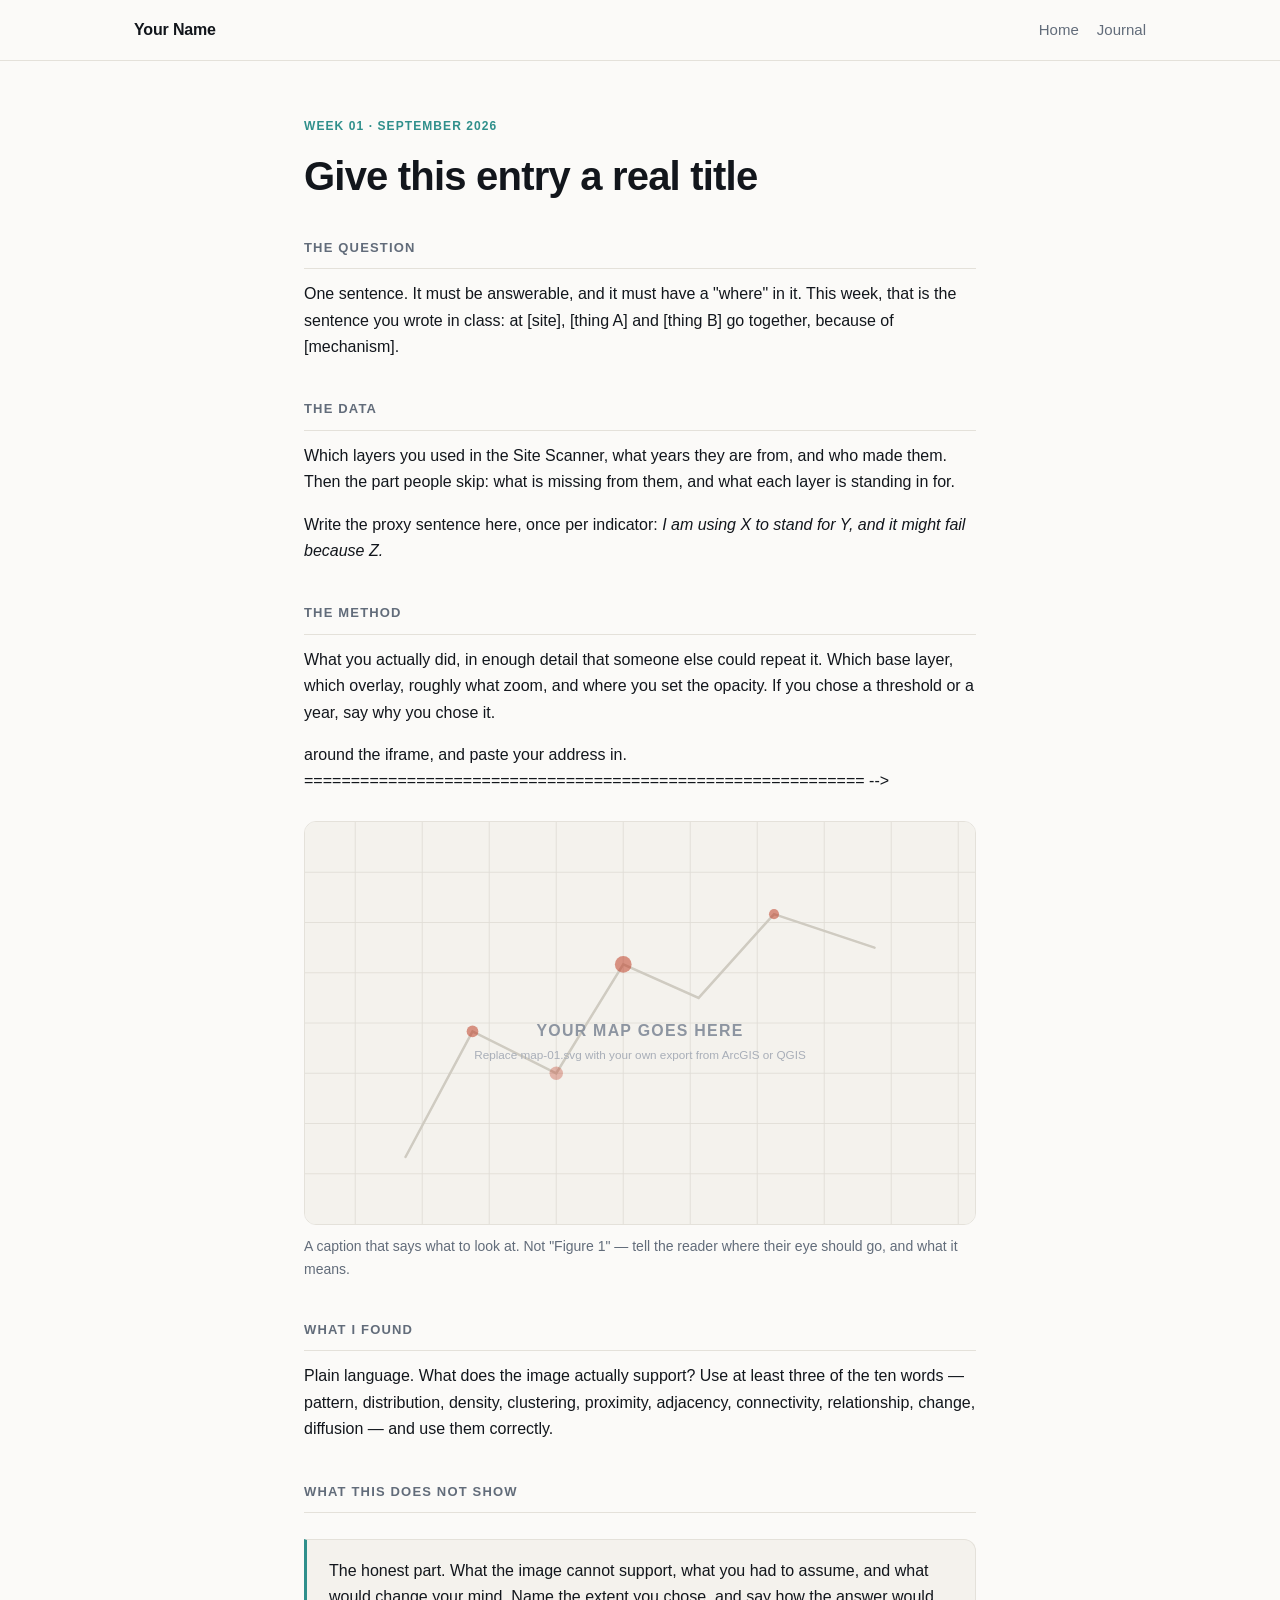
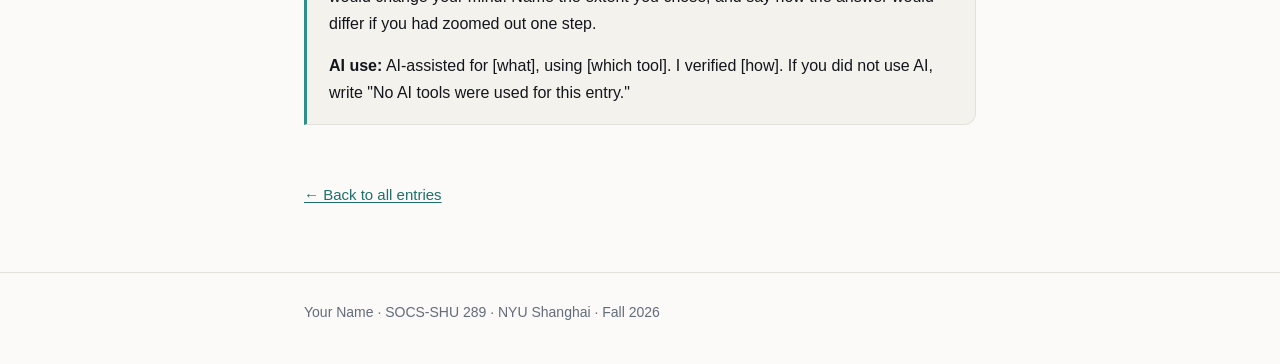
==== journal/week-01.html @ 099780bc "Initial commit" ====
<!DOCTYPE html>
<html lang="en">
<head>
<meta charset="utf-8">
<meta name="viewport" content="width=device-width, initial-scale=1">
<title>Week 01 · Your Name</title>

<!-- Note the ../ — this page is inside the journal folder, so it has to
     look one level up to find the stylesheet. -->
<link rel="stylesheet" href="../style.css">
</head>

<body>
<a class="skip" href="#main">Skip to content</a>

<header class="site-head">
  <div class="wrap">
    <a class="brand" href="../index.html">Your Name</a>
    <nav>
      <a href="../index.html">Home</a>
      <a href="../index.html#journal">Journal</a>
    </nav>
  </div>
</header>

<main id="main">
<article class="entry">
  <div class="wrap wrap-narrow">

    <p class="kicker">Week 01 · September 2026</p>

    <!-- EDIT THIS: a title that says what you found, not what you did.
         "The blocks that were built after the creek was filled" beats
         "Week 1 journal entry". -->
    <h1>Give this entry a real title</h1>

    <!-- ============================================================
         The six parts. Every entry in this course has all six.
         Do not delete a heading — if a section is thin, that is
         information too.
         ============================================================ -->

    <h2>The question</h2>
    <p>
      One sentence. It must be answerable, and it must have a "where" in it.
      This week, that is the sentence you wrote in class:
      at [site], [thing A] and [thing B] go together, because of [mechanism].
    </p>

    <h2>The data</h2>
    <p>
      Which layers you used in the Site Scanner, what years they are from, and
      who made them. Then the part people skip: what is missing from them, and
      what each layer is standing in for.
    </p>
    <p>
      Write the proxy sentence here, once per indicator:
      <em>I am using X to stand for Y, and it might fail because Z.</em>
    </p>

    <h2>The method</h2>
    <p>
      What you actually did, in enough detail that someone else could repeat
      it. Which base layer, which overlay, roughly what zoom, and where you set
      the opacity. If you chose a threshold or a year, say why you chose it.
    </p>

    <!-- ============================================================
         YOUR EVIDENCE

         WEEK 1: a screenshot from the Site Scanner. Upload it into this
         journal folder (Add file → Upload files) and change the src
         below to your filename, for example src="scanner-01.png".

         FROM WEEK 2, once ArcGIS Online is live: publish your web map,
         choose Share → Embed, delete the <img> line, remove the <!-- and
         --> around the iframe, and paste your address in.
         ============================================================ -->
    <figure>
      <img src="scanner-01.svg" alt="Describe what the image shows, for someone who cannot see it.">
      <!--
      <iframe src="PASTE-YOUR-EMBED-URL-HERE"
              title="Describe your map" loading="lazy"></iframe>
      -->
      <figcaption>
        A caption that says what to look at. Not "Figure 1" — tell the reader
        where their eye should go, and what it means.
      </figcaption>
    </figure>

    <h2>What I found</h2>
    <p>
      Plain language. What does the image actually support? Use at least three
      of the ten words — pattern, distribution, density, clustering, proximity,
      adjacency, connectivity, relationship, change, diffusion — and use them
      correctly.
    </p>

    <h2>What this does not show</h2>
    <div class="limits">
      <p>
        The honest part. What the image cannot support, what you had to assume,
        and what would change your mind. Name the extent you chose, and say how
        the answer would differ if you had zoomed out one step.
      </p>
      <p>
        <strong>AI use:</strong> AI-assisted for [what], using [which tool].
        I verified [how]. If you did not use AI, write "No AI tools were used
        for this entry."
      </p>
    </div>

    <a class="back" href="../index.html#journal">← Back to all entries</a>

  </div>
</article>
</main>

<footer class="site-foot">
  <div class="wrap wrap-narrow">
    <p>Your Name · SOCS-SHU 289 · NYU Shanghai · Fall 2026</p>
  </div>
</footer>

</body>
</html>
---- style.css ----
/* ============================================================
   Your portfolio stylesheet.

   No external fonts, scripts, or CDNs. Everything loads from your
   own repository, so the site behaves the same on campus in
   Shanghai as it does anywhere else. Please keep it that way.

   START HERE: the block below controls every colour on the site.
   Change --accent to any colour you like and reload the page.
   ============================================================ */

:root {
  --bg:          #fbfaf8;   /* page background          */
  --bg-alt:      #f4f2ed;   /* alternate band           */
  --surface:     #ffffff;   /* cards                    */
  --ink:         #12161c;   /* main text                */
  --ink-soft:    #39424f;
  --muted:       #626c7a;   /* secondary text           */
  --line:        #e4e1da;   /* borders                  */
  --accent:      #2f8f8b;   /* EDIT THIS ONE FIRST      */
  --accent-ink:  #1f6f6c;   /* darker accent, for links */

  --radius: 12px;
  --shadow: 0 1px 2px rgba(18,22,28,.05), 0 8px 24px -12px rgba(18,22,28,.14);

  --sans: -apple-system, BlinkMacSystemFont, "Segoe UI", "Helvetica Neue",
          "PingFang SC", "Hiragino Sans GB", "Microsoft YaHei", Roboto, Arial,
          sans-serif;
}

/* Dark mode. These are the same variables, for people whose device
   is set to dark. You do not have to touch this. */
@media (prefers-color-scheme: dark) {
  :root {
    --bg:         #0d1117;
    --bg-alt:     #12181f;
    --surface:    #161c24;
    --ink:        #e9ecef;
    --ink-soft:   #c3cad3;
    --muted:      #98a3b1;
    --line:       #262d38;
    --accent:     #ff7051;
    --accent-ink: #ff9077;
    --shadow:     0 1px 2px rgba(0,0,0,.4), 0 8px 24px -12px rgba(0,0,0,.6);
  }
}

/* ---------- basics ---------- */
*, *::before, *::after { box-sizing: border-box; }
html { -webkit-text-size-adjust: 100%; scroll-behavior: smooth; }

body {
  margin: 0;
  background: var(--bg);
  color: var(--ink);
  font-family: var(--sans);
  font-size: 16px;
  line-height: 1.65;
  -webkit-font-smoothing: antialiased;
}

img { max-width: 100%; height: auto; display: block; }
a { color: var(--accent-ink); text-underline-offset: 2px; }
a:hover { color: var(--accent); }

.wrap { width: 100%; max-width: 1060px; margin: 0 auto; padding: 0 24px; }
.wrap-narrow { max-width: 720px; }
.muted { color: var(--muted); }

.skip { position: absolute; left: -9999px; top: 0; z-index: 100;
        background: var(--accent); color: #fff; padding: 10px 16px; }
.skip:focus { left: 0; }

/* ---------- header ---------- */
.site-head {
  border-bottom: 1px solid var(--line);
  background: var(--bg);
  position: sticky; top: 0; z-index: 50;
}
.site-head .wrap {
  display: flex; align-items: center; gap: 20px;
  min-height: 60px; flex-wrap: wrap;
}
.brand {
  font-weight: 600; color: var(--ink); text-decoration: none;
  margin-right: auto; letter-spacing: -0.01em;
}
.site-head nav { display: flex; gap: 18px; }
.site-head nav a { color: var(--muted); text-decoration: none; font-size: 15px; }
.site-head nav a:hover { color: var(--accent); }

/* ---------- hero ---------- */
.hero { padding: 72px 0 40px; }
.kicker {
  font-size: 12px; font-weight: 600; letter-spacing: .09em;
  text-transform: uppercase; color: var(--accent); margin: 0 0 14px;
}
.hero h1 {
  font-size: clamp(34px, 6vw, 52px);
  line-height: 1.08; letter-spacing: -0.025em;
  margin: 0 0 18px; font-weight: 700;
}
.lede { font-size: 18px; color: var(--ink-soft); margin: 0; }

/* ---------- sections ---------- */
section { padding: 40px 0; }
section h2 {
  font-size: 13px; font-weight: 600; letter-spacing: .09em;
  text-transform: uppercase; color: var(--muted);
  margin: 0 0 22px; padding-bottom: 12px;
  border-bottom: 1px solid var(--line);
}
.band { background: var(--bg-alt); border-top: 1px solid var(--line);
        border-bottom: 1px solid var(--line); }

/* ---------- lab cards ---------- */
.cards { list-style: none; margin: 0; padding: 0; display: grid; gap: 14px; }
.card {
  background: var(--surface); border: 1px solid var(--line);
  border-radius: var(--radius); box-shadow: var(--shadow);
}
.card > a, .card > span:first-child { display: block; }
.card > a {
  padding: 20px 22px; text-decoration: none; color: inherit;
  border-radius: var(--radius);
}
.card > a:hover { border-color: var(--accent); }
.card-todo { padding: 20px 22px; opacity: .55; }

.card-num {
  display: block; font-size: 12px; font-weight: 600;
  letter-spacing: .08em; text-transform: uppercase;
  color: var(--accent); margin-bottom: 6px;
}
.card-title { display: block; font-size: 19px; font-weight: 650;
              letter-spacing: -0.01em; margin-bottom: 6px; }
.card-note { display: block; font-size: 15px; color: var(--muted); }

/* ---------- lab entry pages ---------- */
.entry { padding: 56px 0 24px; }
.entry h1 {
  font-size: clamp(28px, 4.5vw, 40px); line-height: 1.15;
  letter-spacing: -0.02em; margin: 0 0 16px; font-weight: 700;
}
.entry h2 {
  font-size: 13px; font-weight: 600; letter-spacing: .09em;
  text-transform: uppercase; color: var(--muted);
  margin: 38px 0 12px; padding-bottom: 10px;
  border-bottom: 1px solid var(--line);
}
.entry p { margin: 0 0 16px; }

/* A map or image with a caption under it. */
figure { margin: 26px 0; }
figure img, figure iframe {
  width: 100%; border: 1px solid var(--line);
  border-radius: var(--radius); display: block;
}
figure iframe { height: 480px; }
figcaption { font-size: 14px; color: var(--muted); margin-top: 10px; }

/* The limitations box. Every entry needs one. */
.limits {
  background: var(--bg-alt); border: 1px solid var(--line);
  border-left: 3px solid var(--accent);
  border-radius: 0 var(--radius) var(--radius) 0;
  padding: 18px 22px; margin: 26px 0;
}
.limits p:last-child { margin-bottom: 0; }

.back { display: inline-block; margin-top: 32px; font-size: 15px; }

/* ---------- footer ---------- */
.site-foot {
  border-top: 1px solid var(--line); margin-top: 40px;
  padding: 28px 0 40px; color: var(--muted); font-size: 14px;
}
.site-foot p { margin: 0; }

/* ---------- phones ---------- */
@media (max-width: 600px) {
  .hero { padding: 48px 0 28px; }
  figure iframe { height: 340px; }
}


/* ------------------------------------------------------------
   Your site name on the front page. Added for SOCS-SHU 289.
   ------------------------------------------------------------ */
.site-name {
  font-size: 1.55rem;
  font-weight: 700;
  color: var(--accent-ink);
  margin: 0 0 .35rem;
  letter-spacing: -.01em;
}
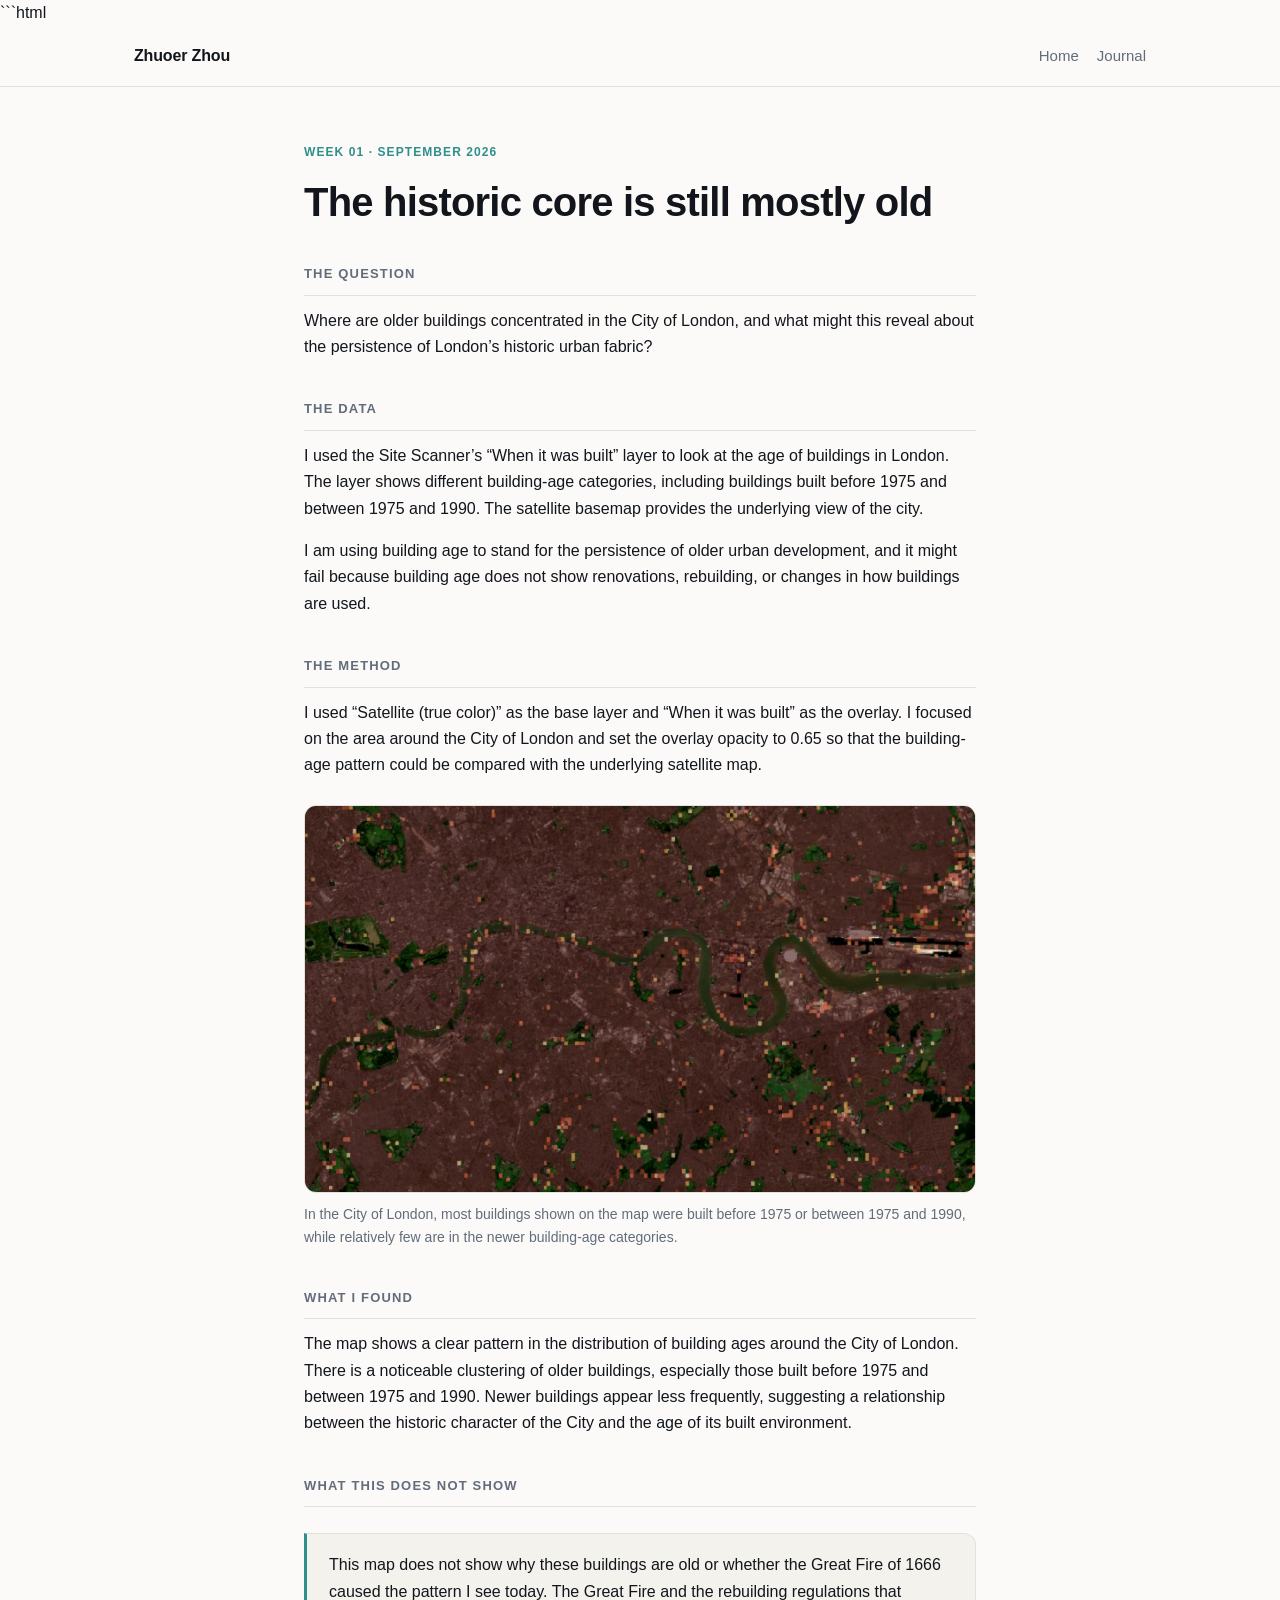
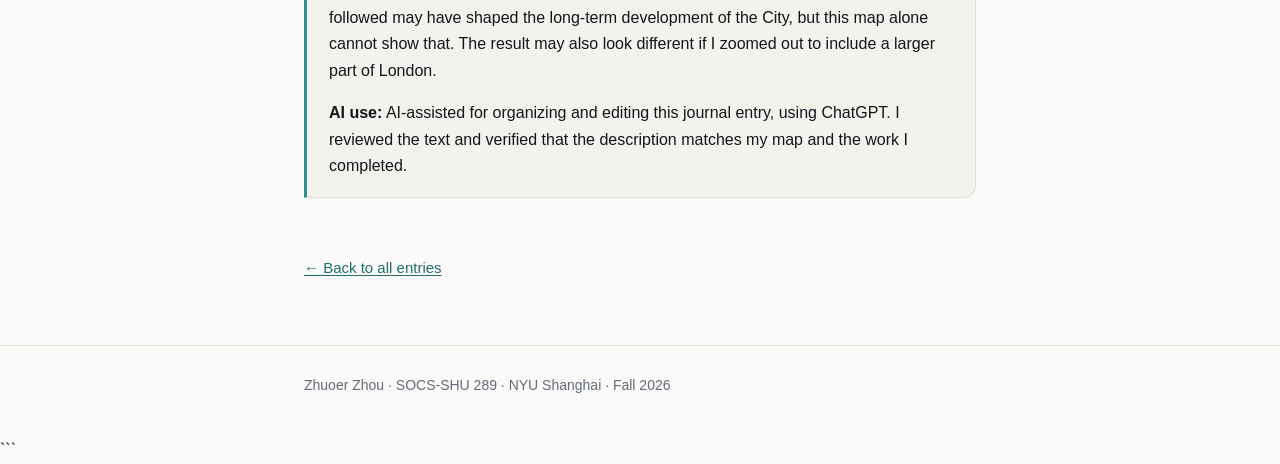
==== commit a278c8ff: "Update week-01.html" ====
--- a/journal/week-01.html
+++ b/journal/week-01.html
@@ -1,9 +1,10 @@
+```html
 <!DOCTYPE html>
 <html lang="en">
 <head>
 <meta charset="utf-8">
 <meta name="viewport" content="width=device-width, initial-scale=1">
-<title>Week 01 · Your Name</title>
+<title>Week 01 · Zhuoer Zhou</title>
 
 <!-- Note the ../ — this page is inside the journal folder, so it has to
      look one level up to find the stylesheet. -->
@@ -15,7 +16,7 @@
 
 <header class="site-head">
   <div class="wrap">
-    <a class="brand" href="../index.html">Your Name</a>
+    <a class="brand" href="../index.html">Zhuoer Zhou</a>
     <nav>
       <a href="../index.html">Home</a>
       <a href="../index.html#journal">Journal</a>
@@ -29,84 +30,68 @@
 
     <p class="kicker">Week 01 · September 2026</p>
 
-    <!-- EDIT THIS: a title that says what you found, not what you did.
-         "The blocks that were built after the creek was filled" beats
-         "Week 1 journal entry". -->
-    <h1>Give this entry a real title</h1>
-
-    <!-- ============================================================
-         The six parts. Every entry in this course has all six.
-         Do not delete a heading — if a section is thin, that is
-         information too.
-         ============================================================ -->
+    <h1>The historic core is still mostly old</h1>
 
     <h2>The question</h2>
     <p>
-      One sentence. It must be answerable, and it must have a "where" in it.
-      This week, that is the sentence you wrote in class:
-      at [site], [thing A] and [thing B] go together, because of [mechanism].
+      Where are older buildings concentrated in the City of London, and what
+      might this reveal about the persistence of London’s historic urban fabric?
     </p>
 
     <h2>The data</h2>
     <p>
-      Which layers you used in the Site Scanner, what years they are from, and
-      who made them. Then the part people skip: what is missing from them, and
-      what each layer is standing in for.
+      I used the Site Scanner’s “When it was built” layer to look at the age
+      of buildings in London. The layer shows different building-age
+      categories, including buildings built before 1975 and between 1975 and
+      1990. The satellite basemap provides the underlying view of the city.
     </p>
     <p>
-      Write the proxy sentence here, once per indicator:
-      <em>I am using X to stand for Y, and it might fail because Z.</em>
+      I am using building age to stand for the persistence of older urban
+      development, and it might fail because building age does not show
+      renovations, rebuilding, or changes in how buildings are used.
     </p>
 
     <h2>The method</h2>
     <p>
-      What you actually did, in enough detail that someone else could repeat
-      it. Which base layer, which overlay, roughly what zoom, and where you set
-      the opacity. If you chose a threshold or a year, say why you chose it.
+      I used “Satellite (true color)” as the base layer and “When it was built”
+      as the overlay. I focused on the area around the City of London and set
+      the overlay opacity to 0.65 so that the building-age pattern could be
+      compared with the underlying satellite map.
     </p>
 
-    <!-- ============================================================
-         YOUR EVIDENCE
-
-         WEEK 1: a screenshot from the Site Scanner. Upload it into this
-         journal folder (Add file → Upload files) and change the src
-         below to your filename, for example src="scanner-01.png".
-
-         FROM WEEK 2, once ArcGIS Online is live: publish your web map,
-         choose Share → Embed, delete the <img> line, remove the <!-- and
-         --> around the iframe, and paste your address in.
-         ============================================================ -->
     <figure>
-      <img src="scanner-01.svg" alt="Describe what the image shows, for someone who cannot see it.">
-      <!--
-      <iframe src="PASTE-YOUR-EMBED-URL-HERE"
-              title="Describe your map" loading="lazy"></iframe>
-      -->
+      <img src="london-week-01.png" alt="A map of the City of London showing that most buildings in the mapped area were built before 1975 or between 1975 and 1990, with relatively few newer buildings.">
       <figcaption>
-        A caption that says what to look at. Not "Figure 1" — tell the reader
-        where their eye should go, and what it means.
+        In the City of London, most buildings shown on the map were built
+        before 1975 or between 1975 and 1990, while relatively few are in the
+        newer building-age categories.
       </figcaption>
     </figure>
 
     <h2>What I found</h2>
     <p>
-      Plain language. What does the image actually support? Use at least three
-      of the ten words — pattern, distribution, density, clustering, proximity,
-      adjacency, connectivity, relationship, change, diffusion — and use them
-      correctly.
+      The map shows a clear pattern in the distribution of building ages
+      around the City of London. There is a noticeable clustering of older
+      buildings, especially those built before 1975 and between 1975 and
+      1990. Newer buildings appear less frequently, suggesting a relationship
+      between the historic character of the City and the age of its built
+      environment.
     </p>
 
     <h2>What this does not show</h2>
     <div class="limits">
       <p>
-        The honest part. What the image cannot support, what you had to assume,
-        and what would change your mind. Name the extent you chose, and say how
-        the answer would differ if you had zoomed out one step.
+        This map does not show why these buildings are old or whether the
+        Great Fire of 1666 caused the pattern I see today. The Great Fire and
+        the rebuilding regulations that followed may have shaped the long-term
+        development of the City, but this map alone cannot show that. The
+        result may also look different if I zoomed out to include a larger
+        part of London.
       </p>
       <p>
-        <strong>AI use:</strong> AI-assisted for [what], using [which tool].
-        I verified [how]. If you did not use AI, write "No AI tools were used
-        for this entry."
+        <strong>AI use:</strong> AI-assisted for organizing and editing this
+        journal entry, using ChatGPT. I reviewed the text and verified that
+        the description matches my map and the work I completed.
       </p>
     </div>
 
@@ -118,9 +103,10 @@
 
 <footer class="site-foot">
   <div class="wrap wrap-narrow">
-    <p>Your Name · SOCS-SHU 289 · NYU Shanghai · Fall 2026</p>
+    <p>Zhuoer Zhou · SOCS-SHU 289 · NYU Shanghai · Fall 2026</p>
   </div>
 </footer>
 
 </body>
 </html>
+```
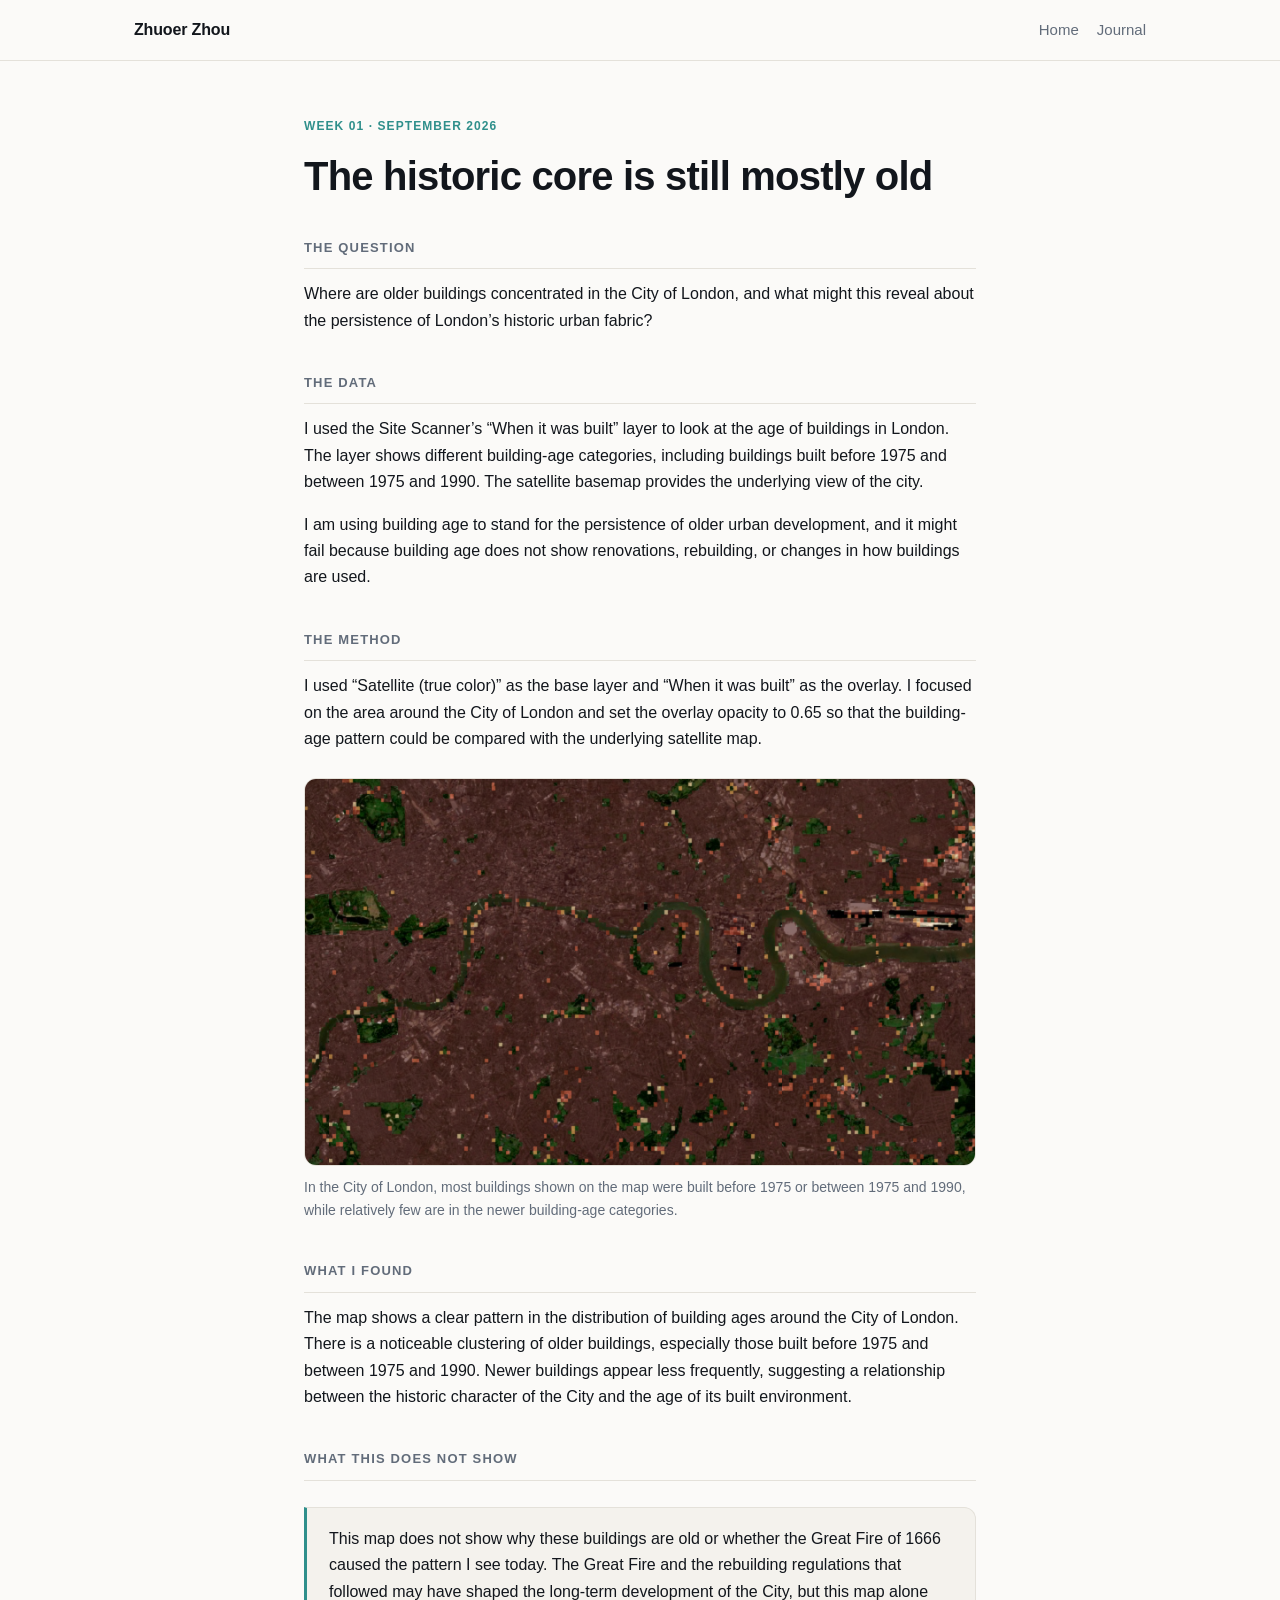
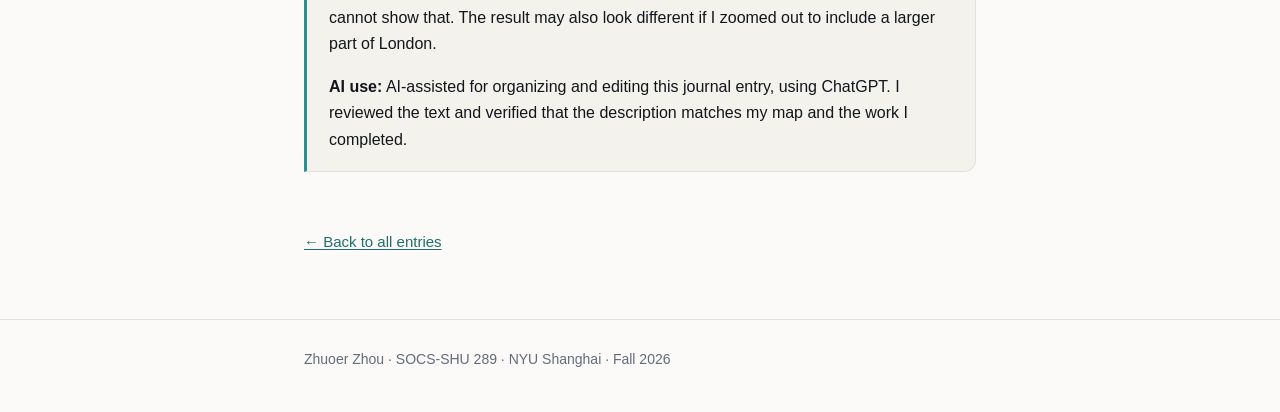
==== commit 6dc4e6e7: "Clean up week-01.html by removing markdown Removed unnecessary markdown code block from HTML file." ====
--- a/journal/week-01.html
+++ b/journal/week-01.html
@@ -1,4 +1,3 @@
-```html
 <!DOCTYPE html>
 <html lang="en">
 <head>
@@ -109,4 +108,3 @@
 
 </body>
 </html>
-```
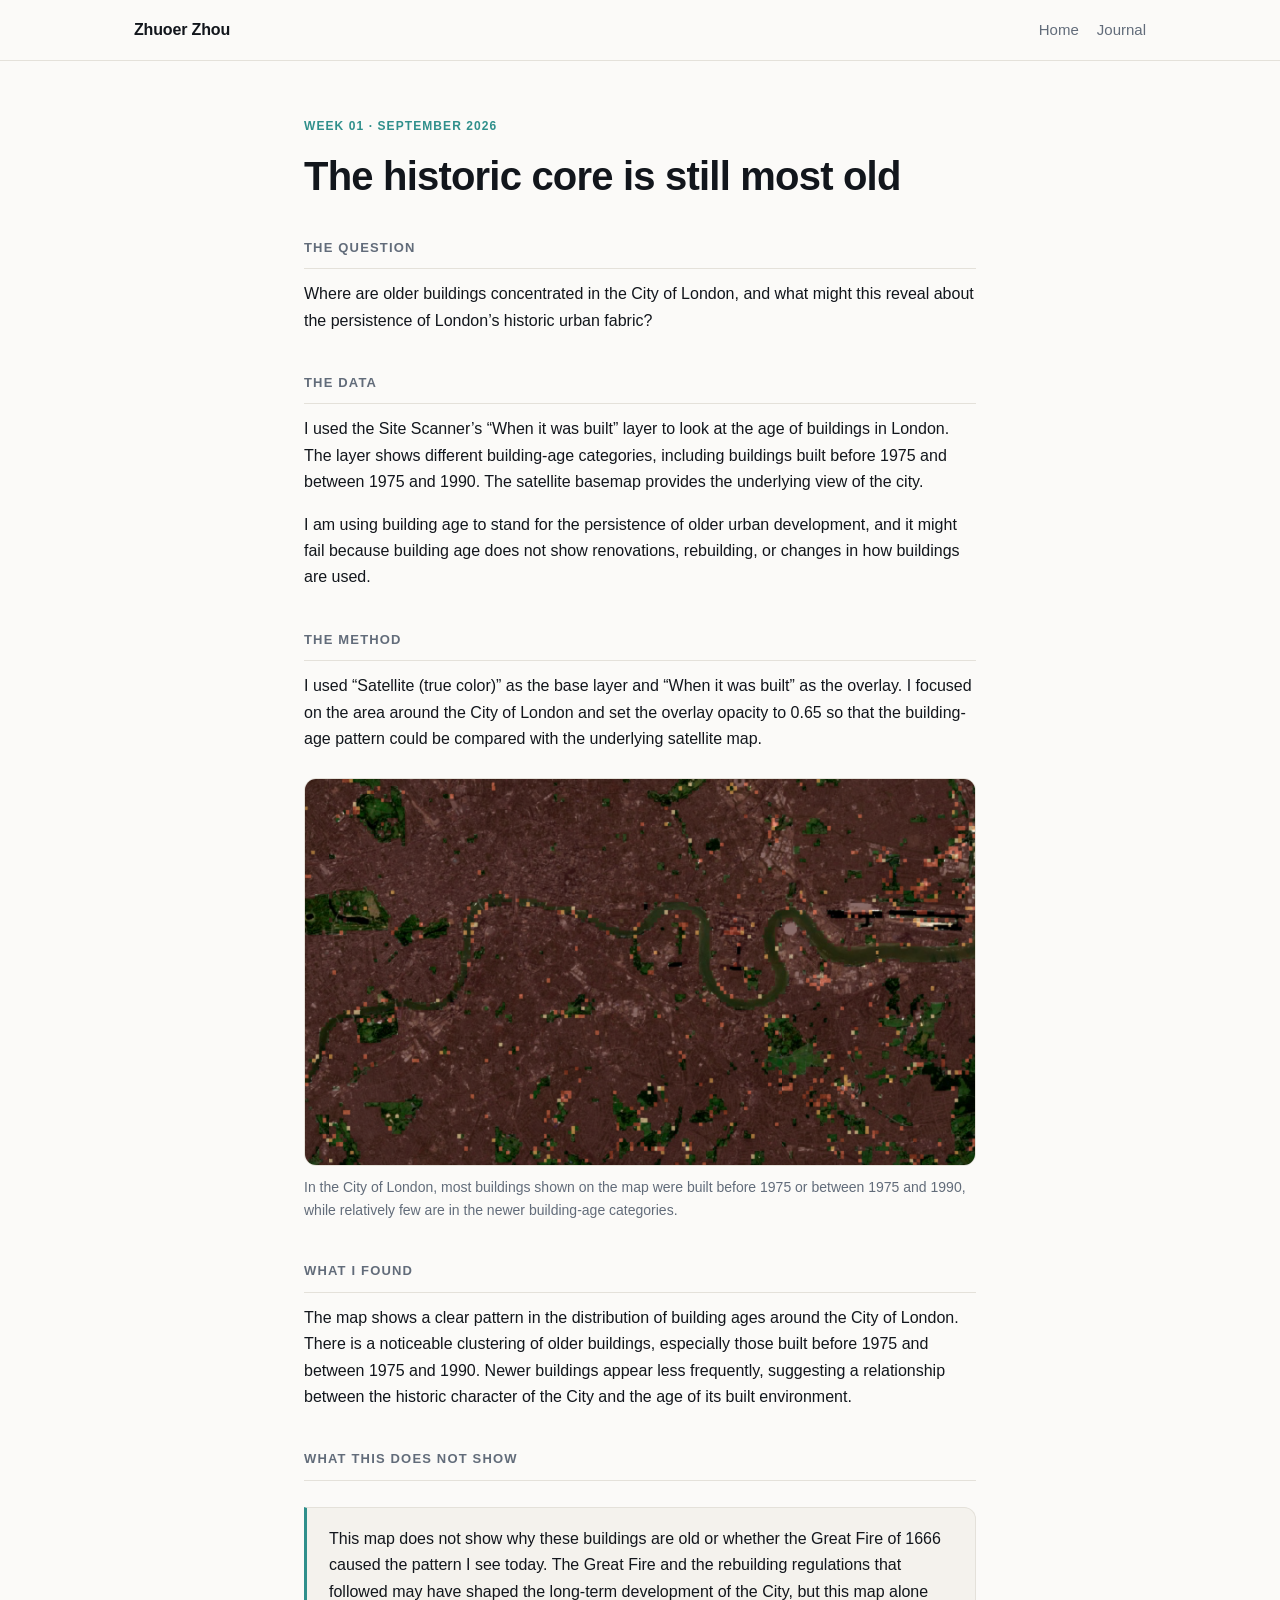
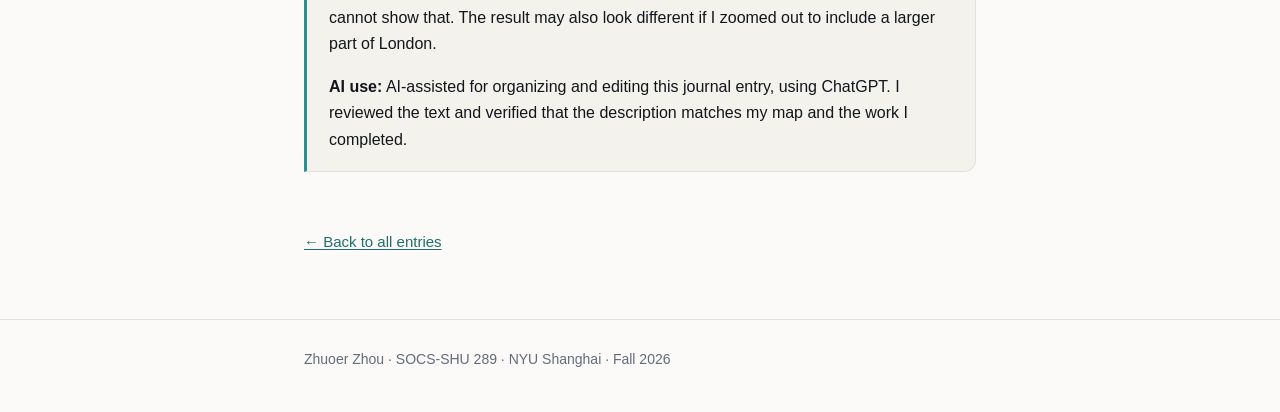
==== commit 481ced3e: "Update week-01.html" ====
--- a/journal/week-01.html
+++ b/journal/week-01.html
@@ -29,7 +29,7 @@
 
     <p class="kicker">Week 01 · September 2026</p>
 
-    <h1>The historic core is still mostly old</h1>
+    <h1>The historic core is still most old</h1>
 
     <h2>The question</h2>
     <p>
